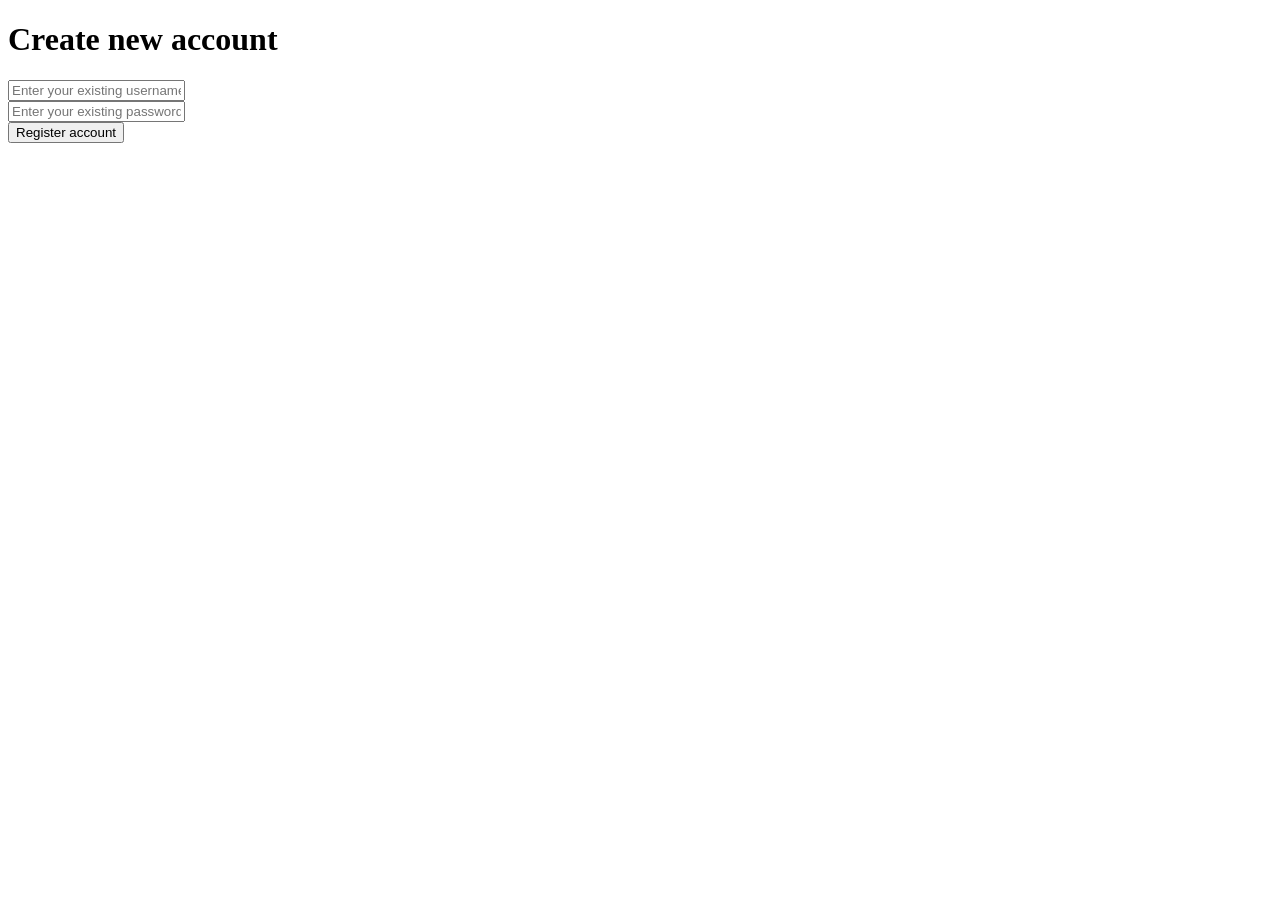
==== src/main/java/code/travelplanner/Frontend/html/index.html @ 159026b3 "Created login html page" ====
<!DOCTYPE html>

<html>

<head>

    <meta charset="UTF-8">
    <link rel = "stylesheet" href = "../style/style.css">
    <script src = "../script/login.js" defer> </script>

</head>

<body>

<div id="loginPage">
    <h1> Create new account </h1>
    <div id = "usernameEntry">
        <input type="text" id="username" placeholder="Enter your existing username">
    </div>
    <div id = "passwordEntry">
        <input type="text" id="password" placeholder="Enter your existing password">
    </div>

    <button onclick="loginToAccount()">Register account</button>

</div>


</body>
</html>
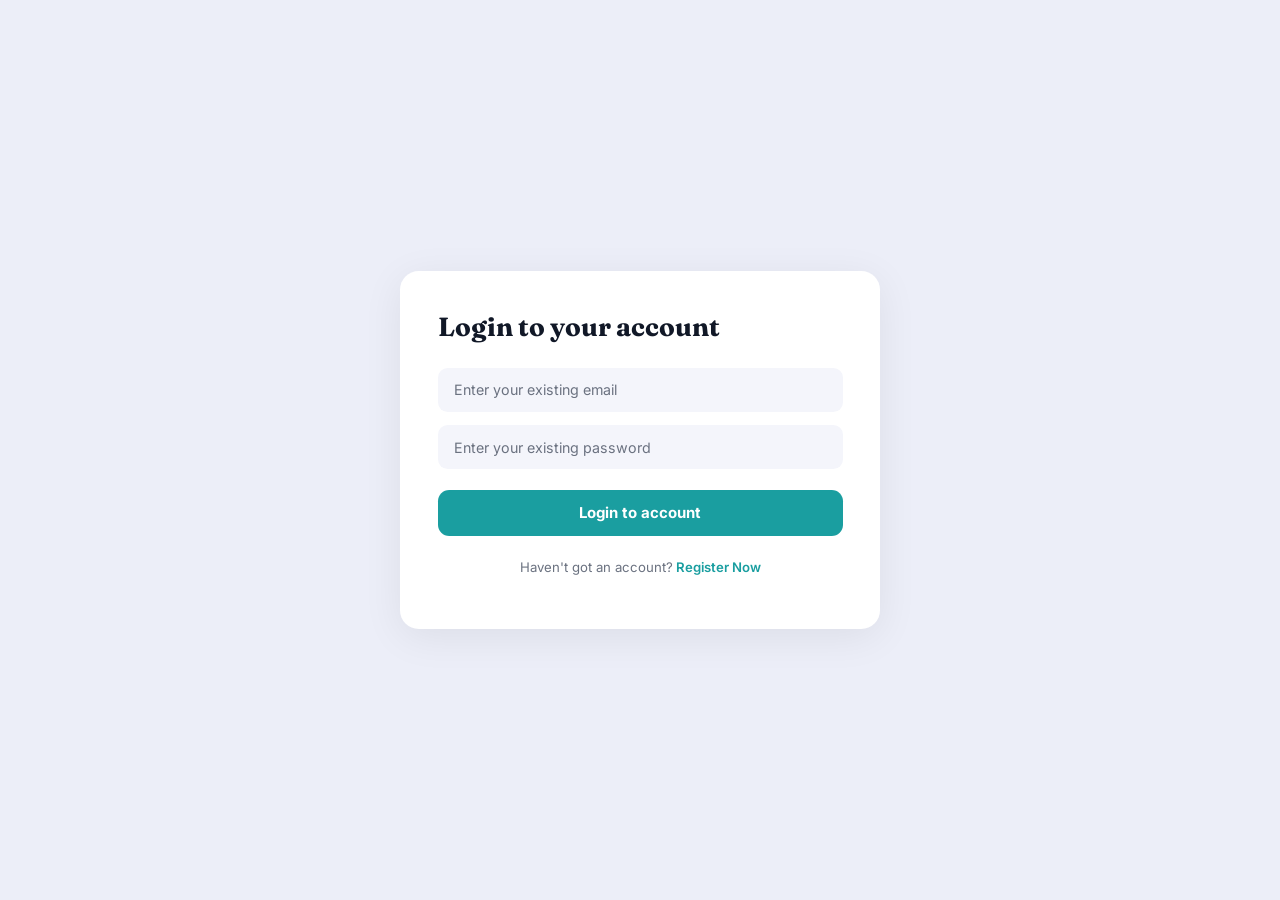
==== commit 8c99dcd8: "Changed name to index.html For deployment" ====
--- a/src/main/java/code/travelplanner/Frontend/html/index.html
+++ b/src/main/java/code/travelplanner/Frontend/html/index.html
@@ -5,26 +5,24 @@
 <head>
 
     <meta charset="UTF-8">
-    <link rel = "stylesheet" href = "../style/style.css">
+    <link rel = "stylesheet" href = "../style/LoginRegister.css">
     <script src = "../script/login.js" defer> </script>
 
 </head>
 
 <body>
 
-<div id="loginPage">
-    <h1> Create new account </h1>
-    <div id = "usernameEntry">
-        <input type="text" id="username" placeholder="Enter your existing username">
-    </div>
-    <div id = "passwordEntry">
-        <input type="text" id="password" placeholder="Enter your existing password">
-    </div>
+<div id="authPage">
+    <h1 class = "authTitle"> Login to your account </h1>
 
-    <button onclick="loginToAccount()">Register account</button>
+    <input id="emailEntry" type="email" placeholder="Enter your existing email" />
+    <input id="passwordEntry" type="password" placeholder="Enter your existing password" />
 
+    <button id = "authButton" onclick="loginToAccount()">Login to account</button>
+
+    <p class = "authLink">
+        Haven't got an account?<a href="./register.html"> Register Now</a>
+    </p>
 </div>
-
-
 </body>
 </html>
--- a/src/main/java/code/travelplanner/Frontend/style/LoginRegister.css
+++ b/src/main/java/code/travelplanner/Frontend/style/LoginRegister.css
@@ -0,0 +1,128 @@
+/* ---------- Google Fonts ---------- */
+@import url('https://fonts.googleapis.com/css2?family=Fraunces:wght@700&family=Inter:wght@400;500;600;700&display=swap');
+
+/* ---------- Tokens ---------- */
+:root {
+    --teal:        #1a9ea0;
+    --teal-dark:   #157f81;
+    --bg:          #eceef8;
+    --card-bg:     #ffffff;
+    --input-bg:    #f4f5fb;
+    --text-main:   #111827;
+    --text-muted:  #6b7280;
+    --radius-card: 1.25rem;
+    --radius-input: 0.65rem;
+    --radius-btn:  0.75rem;
+}
+
+/* ---------- Reset ---------- */
+*, *::before, *::after { box-sizing: border-box; }
+
+html, body {
+    margin: 0;
+    padding: 0;
+    height: 100%;
+    font-family: 'Inter', -apple-system, "Segoe UI", sans-serif;
+    font-size: 15px;
+    line-height: 1.5;
+    background: var(--bg);
+}
+
+/* ---------- Full-page centre ---------- */
+body {
+    display: flex;
+    align-items: center;
+    justify-content: center;
+    min-height: 100vh;
+}
+
+/* ---------- Card ---------- */
+#authPage {
+    background: var(--card-bg);
+    border-radius: var(--radius-card);
+    padding: 2.75rem 2.5rem 2.5rem;
+    width: 100%;
+    max-width: 480px;
+    box-shadow: 0 8px 40px rgba(0, 0, 0, 0.07);
+}
+
+/* ---------- Heading ---------- */
+.authTitle {
+    font-family: 'Fraunces', Georgia, serif;
+    font-size: 1.75rem;
+    font-weight: 700;
+    color: var(--text-main);
+    margin: 0 0 1.75rem;
+    line-height: 1.1;
+}
+
+/* ---------- Inputs ---------- */
+#emailEntry, #passwordEntry, #confirmPassword, #usernameEntry {
+    width: 100%;
+    padding: 0.85rem 1rem;
+    background: var(--input-bg);
+    border: 1.5px solid transparent;
+    border-radius: var(--radius-input);
+    font-family: inherit;
+    font-size: 0.95rem;
+    color: var(--text-main);
+    outline: none;
+    transition: border-color 180ms ease, box-shadow 180ms ease;
+    margin-bottom: 0.85rem;
+    display: block;
+}
+
+#emailEntry::placeholder, #passwordEntry::placeholder, #confirmPassword::placeholder, #usernameEntry::placeholder {
+    color: var(--text-muted);
+}
+
+#emailEntry:focus, #passwordEntry:focus, #confirmPassword:focus, #usernameEntry:focus {
+    border-color: var(--teal);
+    box-shadow: 0 0 0 3px rgba(26, 158, 160, 0.15);
+    background: #ffffff;
+}
+
+/* ---------- Submit button ---------- */
+#authButton {
+    width: 100%;
+    padding: 0.9rem;
+    margin-top: 0.5rem;
+    background: var(--teal);
+    color: #ffffff;
+    border: none;
+    border-radius: var(--radius-btn);
+    font-family: inherit;
+    font-size: 1rem;
+    font-weight: 700;
+    cursor: pointer;
+    transition: background 180ms ease, transform 120ms ease;
+}
+
+#authButton:hover,
+#authButton:focus-visible {
+    background: var(--teal-dark);
+    outline: none;
+}
+
+#authButton:active {
+    transform: scale(0.985);
+}
+
+/* ---------- Footer link ---------- */
+.authLink {
+    text-align: center;
+    margin-top: 1.5rem;
+    font-size: 0.88rem;
+    color: var(--text-muted);
+}
+
+.authLink a {
+    color: var(--teal);
+    font-weight: 600;
+    text-decoration: none;
+}
+
+.authLink a:hover {
+    text-decoration: underline;
+    text-underline-offset: 0.2rem;
+}
